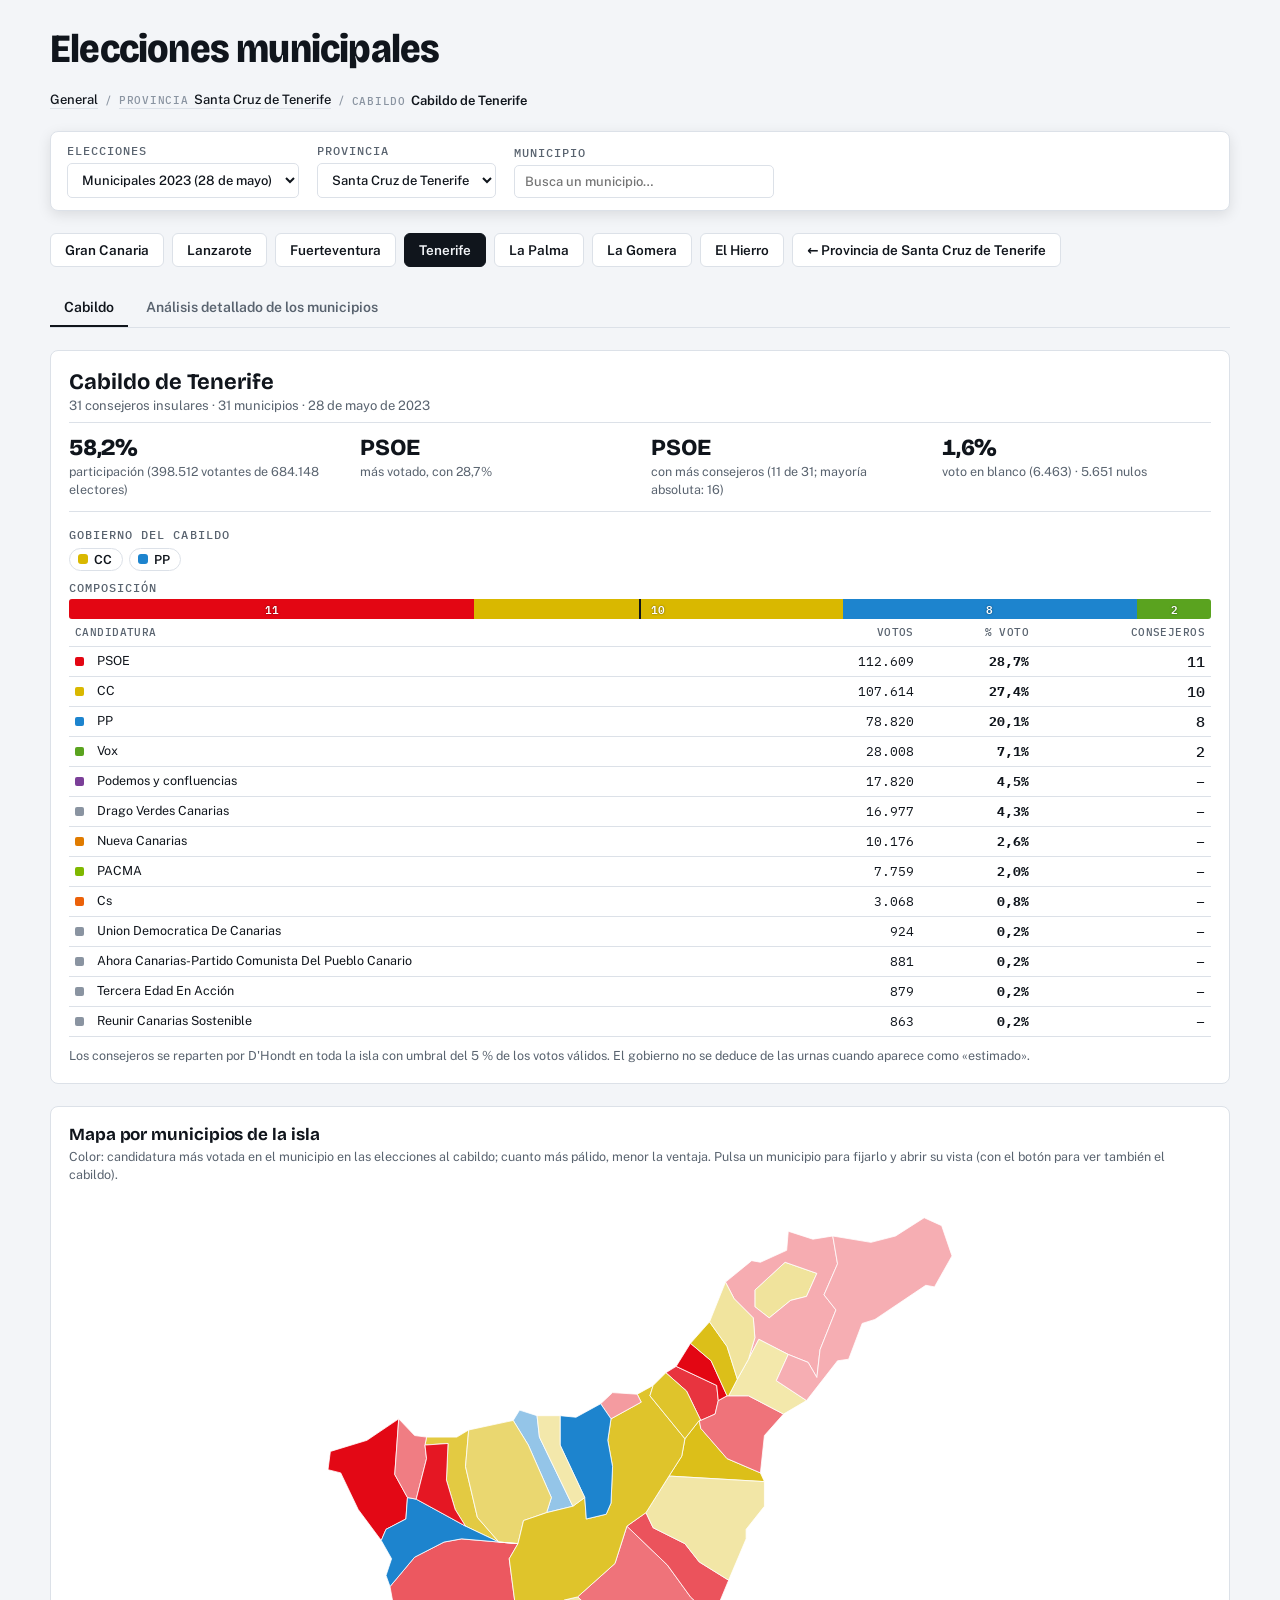
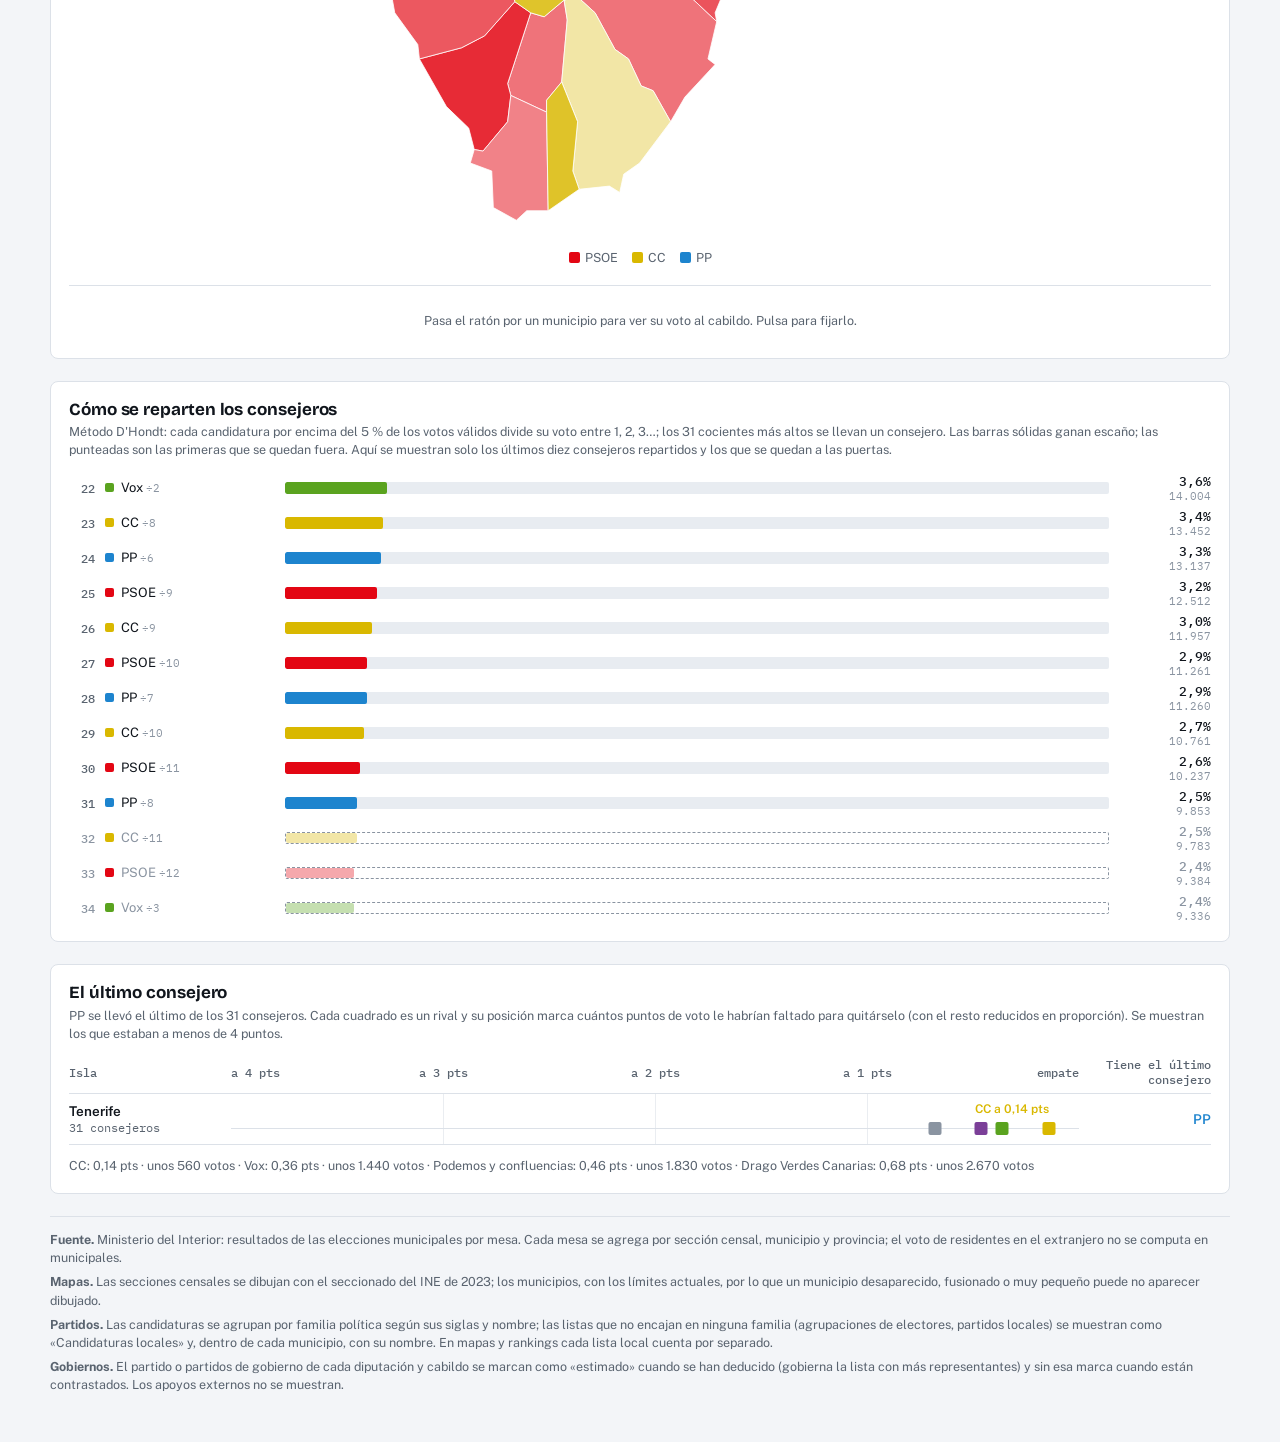
==== cabildo.html @ f59f626d "Upload municipal election simulator Co-authored-by: Copilot App <223556219+Copilot@users.noreply.git" ====
<!doctype html>
<html lang="es">
<head>
<meta charset="utf-8">
<meta name="viewport" content="width=device-width,initial-scale=1,viewport-fit=cover">
<meta name="description" content="Resultados de las elecciones a los cabildos insulares de Canarias: consejeros, gobierno, reparto D'Hondt y voto por municipio.">
<title>Cabildo insular</title>
<link rel="stylesheet" href="https://fonts.googleapis.com/css2?family=Bricolage+Grotesque:opsz,wght@12..96,600;12..96,800&family=Public+Sans:wght@400;500;600&family=IBM+Plex+Mono:wght@400;500&display=swap">
<link rel="stylesheet" href="css/style.css">
</head>
<body>
<div class="wrap">
  <div class="sitetitle"><a href="index.html">Elecciones municipales</a></div>
  <div class="topbar"><nav class="crumbs" id="crumbs" aria-label="Migas de pan"></nav></div>
  <div id="bar"></div>
  <div class="switch" id="sw" role="group" aria-label="Cabildos"></div>
  <nav class="tabs" role="tablist" aria-label="Secciones" id="tabs"><button type="button" role="tab" id="tab-prov" aria-controls="p-prov" aria-selected="true">Cabildo</button><button type="button" role="tab" id="tab-muns" aria-controls="p-muns" aria-selected="false" tabindex="-1">Análisis detallado de los municipios</button></nav>
  <div class="panel" id="p-prov" role="tabpanel" aria-labelledby="tab-prov">
    <section class="card pd" id="pd"></section>
    <section class="card mapcol"><h2>Mapa por municipios de la isla</h2>
      <p class="note" id="mapn"></p>
      <svg class="pmap munmap" id="pmap" role="img" aria-label="Mapa de la isla"></svg>
      <div class="leg2" id="mleg"></div><p class="mapnote" id="mapnote"></p><div id="upanel" class="upanel"></div></section>
    <section class="card" id="dhc"></section>
    <section class="card"><h2>El último consejero</h2><p class="note" id="lsn"></p><div class="ls" id="ls"></div></section>
  </div>
  <div class="panel" id="p-muns" role="tabpanel" aria-labelledby="tab-muns" hidden>
    <section class="card" id="pbcard"></section>
    <div class="cols one"><section class="card"><h2>Municipios de la isla</h2><p class="note">Voto de cada municipio en las elecciones al cabildo. Pulsa una fila para ver el municipio.</p><div class="tw tall"><table class="pt mt mun" id="mtab"></table></div></section></div>
  </div>
  <div id="empty" class="card" hidden></div>
  <div class="notes" id="notes"></div>
</div>
<div class="tt" id="tt"></div>
<script src="js/lib.js"></script>
<script>
const IID = (() => { let i = Q.get('i') || '38-4'; return /^3[58]-\d$/.test(i) ? i : '38-4' })();
const PID = IID.slice(0, 2);
let P, PD, C, MUNJ, M = [], SORT = { k: 'censo', d: -1 }, PBS;
const THR = 0.05;
function head() {
  const prov = G.prov[G.pi[PID]];
  crumbs([{ t: 'General', h: href('index.html') }, { l: 'Provincia', t: prov.n, h: hProv(PID) }, { l: 'Cabildo', t: 'Cabildo de ' + ISLN[IID] }]);
  $('#sw').innerHTML = Object.keys(ISLN).map(i => `<a href="${hCab(i)}" class="${i === IID ? 'on' : ''}">${ISLN[i]}</a>`).join('') + `<a href="${hProv(PID)}">← Provincia de ${esc(prov.n)}</a>`;
}
function main() {
  const E = ents(C[6], C[7]), seats = C[2], A = analyzeE(E, C[4], seats, THR), valid = A.valid, g = govOf('c' + IID), SL = seatList(E);
  const vt = valid + C[5], w = win(E, C[4], 'v');
  $('#pd').innerHTML = `<h3>Cabildo de ${esc(ISLN[IID])}</h3><div class="meta">${seats} consejeros insulares · ${M.length} municipios · ${esc(G.date)}</div>
  <div class="kpis k4"><div><b>${fmt(vt / C[3])}</b><span>participación (${nf(vt)} votantes de ${nf(C[3])} electores)</span></div>
  <div><b>${w ? esc(en(w.e)) : '–'}</b><span>más votado, con ${w ? fmt(w.sh) : '–'}</span></div>
  <div><b>${SL.length ? esc(SL[0].n) : '–'}</b><span>con más consejeros (${SL.length ? SL[0].s : '–'} de ${seats}; mayoría absoluta: ${Math.floor(seats / 2) + 1})</span></div>
  <div><b>${fmt(C[4] / valid)}</b><span>voto en blanco (${nf(C[4])}) · ${nf(C[5])} nulos</span></div></div>
  <p class="lbl" style="margin:6px 0 2px">Gobierno del cabildo</p>${g ? govHTML(g) : '<p class="note">Sin datos de gobierno.</p>'}
  <p class="lbl" style="margin:10px 0 2px">Composición</p>${seatBar(SL, seats)}
  <div class="tw"><table class="pt mt prt vt"><thead><tr><th>Candidatura</th><th>Votos</th><th>% voto</th><th>Consejeros</th></tr></thead><tbody>${E.filter(e => e.v > 0).sort((a, b) => b.s - a.s || b.v - a.v).slice(0, 14).map(e => `<tr><td>${wnE(e)}</td><td class="num">${nf(e.v)}</td><td class="num"><b>${fmt(e.v / valid)}</b></td><td class="num s2">${e.s || '–'}</td></tr>`).join('')}</tbody></table></div>
  <p class="note" style="margin:10px 0 0">Los consejeros se reparten por D'Hondt en toda la isla con umbral del 5 % de los votos válidos. El gobierno no se deduce de las urnas cuando aparece como «estimado».</p>`;
  const qmax = A.q[0].q, qshow = seats > 12 ? A.q.filter(q => q.n > seats - 10) : A.q;
  $('#dhc').innerHTML = `<h2>Cómo se reparten los consejeros</h2><p class="note">Método D'Hondt: cada candidatura por encima del 5 % de los votos válidos divide su voto entre 1, 2, 3…; los ${seats} cocientes más altos se llevan un consejero. Las barras sólidas ganan escaño; las punteadas son las primeras que se quedan fuera.${seats > 12 ? ' Aquí se muestran solo los últimos diez consejeros repartidos y los que se quedan a las puertas.' : ''}</p>
  <div class="qs">${qshow.map(q => `<div class="qr ${q.won ? 'won' : 'out'}"><span class="qn">${q.n}</span><span class="qp">${wnE(A.L[q.k])} <small>÷${q.d}</small></span><span class="qb"><i style="width:${q.q / qmax * 100}%;background:${pcol(A.L[q.k].i)}"></i></span><span class="qv">${fmt(q.q)}<small>${nf(Math.round(q.q * valid))}</small></span></div>`).join('')}</div>`;
  const MAXG = 4, fm = x => x.toFixed(2).replace('.', ','), xx = x => (1 - Math.min(x, MAXG) / MAXG) * 100;
  const h = A.lastW.k, gaps = []; A.L.forEach((e, j) => { if (j === h) return; const nd = needShare(A.row, j, seats, A.es[j] + 1, THR); if (nd !== null) gaps.push([j, (nd - A.row[j]) * 100, (nd - A.row[j]) * valid]) }); gaps.sort((a, b) => a[1] - b[1]);
  const near = gaps.filter(x => x[1] <= MAXG).slice(0, 4), ln = j => A.L[j];
  $('#lsn').textContent = `${en(ln(h))} se llevó el último de los ${seats} consejeros. Cada cuadrado es un rival y su posición marca cuántos puntos de voto le habrían faltado para quitárselo (con el resto reducidos en proporción). Se muestran los que estaban a menos de ${MAXG} puntos.`;
  const ticks = [4, 3, 2, 1, 0].map(v => `<span class="${v % 2 ? 'o' : ''}" style="left:${(1 - v / MAXG) * 100}%">${v === 0 ? 'empate' : 'a ' + v + ' pts'}</span>`).join('');
  let s = `<div class="ax"><span>Isla</span><div class="tk">${ticks}</div><span class="hh">Tiene el último consejero</span></div>`;
  if (!near.length) s += `<p class="note" style="margin:12px 0 0">Ningún rival estaba a menos de ${MAXG} puntos${gaps.length ? `; el más cercano era ${esc(en(ln(gaps[0][0])))}, a ${fm(gaps[0][1])} puntos (unos ${nf(Math.ceil(gaps[0][2] / 100) * 100)} votos)` : ''}.</p>`;
  else { const g0 = near[0], pos = xx(g0[1]), al = pos > 70 ? `right:${100 - pos}%;text-align:right` : `left:${pos}%;transform:translateX(-50%)`;
    s += `<div class="row static"><span class="nm"><b>${esc(ISLN[IID])}</b><small>${seats} consejeros</small></span><span class="tr">${[1, 2, 3].map(v => `<span class="g" style="left:${xx(v)}%"></span>`).join('')}${near.slice().reverse().map(x => `<span class="sq" style="left:${xx(x[1])}%;background:${pcol(ln(x[0]).i)}" title="${esc(en(ln(x[0])))} a ${fm(x[1])} pts"></span>`).join('')}<span class="lb" style="color:${pcol(ln(g0[0]).i)};${al}">${esc(en(ln(g0[0])).toUpperCase().slice(0, 22))} a ${fm(g0[1])} pts</span></span><span class="hd" style="color:${pcol(ln(h).i)}">${esc(en(ln(h)).slice(0, 22))}</span></div>`;
    s += `<p class="note" style="margin:12px 0 0">${near.map(x => `${esc(en(ln(x[0])))}: ${fm(x[1])} pts · unos ${nf(Math.ceil(x[2] / 10) * 10)} votos`).join(' · ')}</p>` }
  $('#ls').innerHTML = s;
}
function map() {
  const svg = $('#pmap'), ids = new Set(M.map(m => m.c3)), byId = {}; M.forEach(m => byId[m.c3] = m);
  const shapes = MUNJ.ms.filter(x => ids.has(x[0])); svg.innerHTML = '<g id="gm">' + shapes.map(([c3, name, d]) => { const m = byId[c3], w = m && m.cw; if (!w) return `<path class="nd" d="${d}"><title>${esc(name)}</title></path>`;
    return `<path d="${d}" style="${shade(w.w, w.m, 0.3)}" data-m="${m.id}" tabindex="0" role="link"><title>${esc(name)} · ${esc(en(w.e))} ${fmt(w.sh)}</title></path>` }).join('') + '</g>';
  const bb = $('#gm').getBBox(), pad = Math.max(bb.width, bb.height) * 0.03; svg.setAttribute('viewBox', `${bb.x - pad} ${bb.y - pad} ${bb.width + 2 * pad} ${bb.height + 2 * pad}`);
  hoverFront(svg);
  $('#mapn').textContent = 'Color: candidatura más votada en el municipio en las elecciones al cabildo; cuanto más pálido, menor la ventaja. Pulsa un municipio para fijarlo y abrir su vista (con el botón para ver también el cabildo).';
  const used = new Set(M.filter(m => m.cw).map(m => m.cw.w)); $('#mleg').innerHTML = [...used].map(i => `<span><i style="background:${pcol(i)}"></i>${esc(pname(i))}</span>`).join('');
  attachPanel(svg, 'path[data-m]', 'm', id => { const m = M.find(x => x.id === id); if (!m || !m.cab) return null;
    return { title: m.n, meta: `${nf(m.censo)} electores · voto al cabildo`, E: m.cab.E, bl: m.cab.bl, nu: m.cab.nu, censo: m.censo, action: { label: 'Ver el municipio →', run: () => nav(hMun(id, 'cab')) } } }, 'Pasa el ratón por un municipio para ver su voto al cabildo. Pulsa para fijarlo.');
}
function pblock() {
  const ps = vec(ents(C[6], C[7])).map((x, i) => i).filter(i => M.some(m => m.cv[i] > 0)).sort((a, b) => IV[b] - IV[a]).slice(0, 14);
  partyBlock($('#pbcard'), { state: PBS = PBS || { party: ps[0], ord: 'pct_desc' }, ps, units: M.filter(m => m.cab).map(m => ({ key: m.id, name: m.n, censo: m.censo, part: m.cpart, v: m.cv, bl: m.cab.bl, nu: m.cab.nu })), parent: { v: IV, bl: C[4] }, parentName: 'de la isla',
    unitName: 'Municipio', unitsPl: 'municipios', note: 'El número junto al nombre es su cifra de consejeros en la isla. Elige un partido y cómo ordenar los municipios: la tabla muestra los diez primeros.', chipSub: j => nf(CS[j]) + ' cons.', onRow: id => nav(hMun(id, 'cab')) });
}
let IV, CS;
function mtable() {
  const ps = IV.map((x, i) => i).filter(i => IV[i] > 0).sort((a, b) => IV[b] - IV[a]).slice(0, 10);
  const rows = M.filter(m => m.cab).map(m => { const valid = m.cab.E.reduce((a, e) => a + e.v, 0) + m.cab.bl, o = { m, censo: m.censo, part: m.cpart, ganador: m.cw ? en(m.cw.e) : '', sh: m.cw ? m.cw.sh : 0, name: m.n, valid, nu: m.cab.nu }; ps.forEach(i => o['p' + i] = valid ? m.cv[i] / valid : 0); return o });
  const k = SORT.k; rows.sort((a, b) => (typeof a[k] === 'string' ? a[k].localeCompare(b[k], 'es') : a[k] - b[k]) * SORT.d);
  const th = (key, lab, cls = '') => `<th data-s="${key}" ${SORT.k === key ? `aria-sort="${SORT.d > 0 ? 'ascending' : 'descending'}"` : ''} class="${cls}">${lab}</th>`;
  $('#mtab').innerHTML = `<thead><tr>${th('name', 'Municipio', 'stk')}${th('censo', 'Electores')}${th('part', 'Particip.')}${th('ganador', 'Más votado')}${th('sh', '% ganador')}${ps.map(i => th('p' + i, `<span class="wn">${swatch(i)}${esc(pname(i))}</span>`)).join('')}</tr></thead><tbody>${rows.map(r => `<tr class="rw" data-m="${r.m.id}"><td class="stk">${esc(r.m.n)}</td><td class="num">${nf(r.censo)}</td><td class="num">${fmt(r.part)}</td><td>${r.m.cw ? wnE(r.m.cw.e) : '–'}</td><td class="num">${fmt(r.sh)}</td>${ps.map(i => `<td class="num pc">${fmt(r['p' + i])}<small>${nf(r.m.cv[i])}</small></td>`).join('')}</tr>`).join('')}</tbody>`;
  $('#mtab').querySelectorAll('th[data-s]').forEach(t => t.onclick = () => { const kk = t.dataset.s; SORT = { k: kk, d: SORT.k === kk ? -SORT.d : (kk === 'name' || kk === 'ganador' ? 1 : -1) }; mtable() });
  $('#mtab').querySelectorAll('tr.rw').forEach(t => t.onclick = () => nav(hMun(t.dataset.m, 'cab')));
}
(async () => {
  try {
    await loadG(); P = G.prov[G.pi[PID]];
    await mountBar(PID); mountTabs(); head();
    if (!G.hascab) { $('#tabs').hidden = true; $('#p-prov').hidden = true; $('#empty').hidden = false; $('#empty').innerHTML = `<h2>Cabildo de ${esc(ISLN[IID])}</h2><p class="empty">No hay datos de las elecciones a los cabildos insulares para ${esc(G.date)} en los ficheros del Ministerio del Interior. Elige otra elección en el selector superior.</p>`; $('#notes').innerHTML = notesHTML(); return }
    [PD, MUNJ] = await Promise.all([loadProv(PID), loadMunMap(PID)]);
    C = PD.cab.find(c => c[0] === IID); if (!C) throw new Error('Cabildo sin datos');
    M = PD.m.map(m => { const o = mkMun(m); o.id = PID + o.c3; if (o.cab) { o.cv = o.cab.v; const valid = o.cab.E.reduce((a, e) => a + e.v, 0) + o.cab.bl; o.cw = win(o.cab.E, o.cab.bl, 'v'); o.cpart = o.censo ? (valid + o.cab.nu) / o.censo : 0 } else o.cv = new Array(NP).fill(0); return o }).filter(o => o.isl === IID);
    IV = vec(ents(C[6], C[7])); CS = svec(ents(C[6], C[7]));
    document.title = 'Cabildo de ' + ISLN[IID] + ' · ' + G.year; setPill();
    main(); map(); pblock(); mtable();
    $('#notes').innerHTML = notesHTML();
  } catch (e) { console.error(e); $('#notes').textContent = 'No se pudieron cargar los datos: ' + e }
})();
</script>
</body>
</html>
---- css/style.css ----
/* Layout: cabecera editorial con titular dinámico, control de tiempo, dos columnas (voto | curva), hemiciclo + tabla, cuadrícula de provincias y escaños disputados */
:root{
  --bg:#f3f5f8; --surface:#ffffff; --ink:#10151c; --muted:#59636f; --faint:#8a94a1; --rule:#dce1e8; --track:#e8ecf1;
  --live:#c2410c; --live-bg:#fff1e8; --focus:#1d4ed8;
  --c-PP:#1d84ce; --c-PSOE:#e30613; --c-VOX:#5aa31f; --c-SUMAR:#e6007e; --c-PODEMOS:#7b3f98; --c-SALF:#b8860b;
  --c-ERC:#e8890c; --c-JUNTS:#00a99d; --c-BILDU:#8a9a0a; --c-PNV:#0b6b3a; --c-BNG:#3aa0c4; --c-CC:#d9b800; --c-UPN:#a3324a; --c-OTROS:#8a94a1;
  --f-display:'Bricolage Grotesque','Arial Narrow',system-ui,sans-serif; --f-body:'Public Sans',system-ui,sans-serif; --f-mono:'IBM Plex Mono',ui-monospace,monospace;
}
@media (prefers-color-scheme:dark){:root:not([data-theme="light"]){
  --bg:#0d1117; --surface:#161b22; --ink:#eef1f5; --muted:#a5afbb; --faint:#7a8593; --rule:#2a313b; --track:#242b35;
  --live:#fb923c; --live-bg:#2a1a10; --focus:#7aa2ff;
  --c-PP:#4aa3e8; --c-PSOE:#f0535b; --c-VOX:#7cc43a; --c-SUMAR:#f2489f; --c-PODEMOS:#a678c6; --c-SALF:#d6a428;
  --c-ERC:#f29a2a; --c-JUNTS:#2bc7ba; --c-BILDU:#adc12a; --c-PNV:#3aa56a; --c-BNG:#5bbbdc; --c-CC:#ecc82a; --c-UPN:#cf5a73; --c-OTROS:#7a8593; color-scheme:dark}}
:root[data-theme="dark"]{
  --bg:#0d1117; --surface:#161b22; --ink:#eef1f5; --muted:#a5afbb; --faint:#7a8593; --rule:#2a313b; --track:#242b35;
  --live:#fb923c; --live-bg:#2a1a10; --focus:#7aa2ff;
  --c-PP:#4aa3e8; --c-PSOE:#f0535b; --c-VOX:#7cc43a; --c-SUMAR:#f2489f; --c-PODEMOS:#a678c6; --c-SALF:#d6a428;
  --c-ERC:#f29a2a; --c-JUNTS:#2bc7ba; --c-BILDU:#adc12a; --c-PNV:#3aa56a; --c-BNG:#5bbbdc; --c-CC:#ecc82a; --c-UPN:#cf5a73; --c-OTROS:#7a8593; color-scheme:dark}
*{box-sizing:border-box}
body{background:var(--bg);color:var(--ink);font-family:var(--f-body);font-size:15px;line-height:1.45;padding-inline:16px;padding-block:20px 40px}
.wrap{max-width:1180px;margin-inline:auto;display:flex;flex-direction:column;gap:22px}
.kick{display:flex;flex-wrap:wrap;gap:10px 14px;align-items:center;font:500 12px/1 var(--f-mono);letter-spacing:.08em;text-transform:uppercase;color:var(--muted)}
.pill{padding:5px 9px;border-radius:3px;background:var(--live-bg);color:var(--live);font-weight:500}
.pill::before{content:"";display:inline-block;width:7px;height:7px;border-radius:50%;background:var(--live);margin-right:7px;vertical-align:1px}
h1{font:800 clamp(28px,5vw,48px)/1.04 var(--f-display);letter-spacing:-.02em;text-wrap:balance;margin:12px 0 10px;font-stretch:90%}
.sub{max-width:78ch;color:var(--muted);font-size:15.5px;margin:0}
.sub b{color:var(--ink);font-weight:600}
.ctrl{display:flex;flex-wrap:wrap;gap:12px 18px;align-items:center;background:var(--surface);border:1px solid var(--rule);border-radius:8px;padding:12px 16px}
.ctrl{position:sticky;top:8px;z-index:30;box-shadow:0 4px 14px rgba(0,0,0,.12)}
@media(max-width:560px){.ctrl{padding:8px 10px;gap:6px 10px}.ctrl .big{font-size:18px;min-width:5ch}.ctrl button{padding:6px 10px}.ctrl .rng{order:5;flex-basis:100%}.ctrl .ord .lbl{display:none}.ctrl .ord select{padding:5px 6px;max-width:150px}}
.ctrl button{font:500 13px var(--f-body);border:1px solid var(--ink);background:var(--ink);color:var(--bg);padding:8px 14px;border-radius:5px;cursor:pointer}
.ctrl button:hover{opacity:.88}
.ctrl .rng{flex:1 1 260px;display:flex;flex-direction:column;gap:4px;min-width:0}
.ctrl input[type=range]{width:100%;accent-color:var(--ink)}
.ctrl .big{font:500 22px var(--f-mono);font-variant-numeric:tabular-nums;min-width:7ch}
.ctrl label{font-size:13px;color:var(--muted);display:flex;gap:7px;align-items:center}
.ord{display:flex;flex-direction:column;gap:4px}
.ord select{font:500 13px var(--f-body);background:var(--surface);color:var(--ink);border:1px solid var(--rule);border-radius:5px;padding:7px 9px}
.ctrl label.lbl{display:block}
.lbl{font:500 11.5px/1.2 var(--f-mono);letter-spacing:.09em;text-transform:uppercase;color:var(--muted)}
.cols{display:grid;grid-template-columns:minmax(0,5fr) minmax(0,6fr);gap:22px}
@media(max-width:860px){.cols{grid-template-columns:minmax(0,1fr)}}
.card{background:var(--surface);border:1px solid var(--rule);border-radius:8px;padding:18px;min-width:0}
.card h2{font:700 17px/1.2 var(--f-display);margin:0 0 3px;letter-spacing:-.005em}
.card .note{font-size:12.5px;color:var(--muted);margin:0 0 14px}
.rows{display:flex;flex-direction:column;gap:11px}
.prow .top{display:flex;align-items:baseline;gap:8px}
.prow .nm{font-weight:600;font-size:14.5px}
.prow .sw{width:9px;height:9px;border-radius:2px;display:inline-block;margin-right:6px}
.prow .pc{margin-left:auto;font:500 21px var(--f-mono);font-variant-numeric:tabular-nums}
.prow .mg{font:400 11.5px var(--f-mono);color:var(--muted);min-width:5.5ch;text-align:right}
.bar{position:relative;height:8px;background:var(--track);border-radius:2px;margin-top:5px}
.bar i{position:absolute;left:0;top:0;bottom:0;border-radius:2px 0 0 2px}
.bar u{position:absolute;top:-3px;bottom:-3px;width:2px;background:var(--ink);text-decoration:none}
.bar s{position:absolute;top:-1px;bottom:-1px;width:0;border-left:2px dotted var(--faint);text-decoration:none}
.prow .ft{font-size:11.5px;color:var(--faint);margin-top:3px}
.legend{display:flex;flex-wrap:wrap;gap:6px 16px;font-size:12px;color:var(--muted);margin-top:14px;border-top:1px solid var(--rule);padding-top:11px}
.legend span::before{content:"";display:inline-block;margin-right:6px;vertical-align:middle}
.lg1::before{width:2px;height:12px;background:var(--ink)}
.lg2::before{height:12px;border-left:2px dotted var(--faint)}
.lg3::before{width:14px;height:8px;background:var(--track)}
svg text{font-family:var(--f-mono)}
#chart{width:100%;height:auto;display:block}
.tt{position:fixed;z-index:20;pointer-events:none;background:var(--ink);color:var(--bg);padding:8px 10px;border-radius:5px;font:12px/1.5 var(--f-mono);display:none;max-width:260px}
.seatsgrid{display:grid;grid-template-columns:minmax(0,1fr) minmax(0,1fr);gap:22px;align-items:start}
@media(max-width:860px){.seatsgrid{grid-template-columns:minmax(0,1fr)}}
.hemi{position:relative}
.hemi .mid{position:absolute;left:0;right:0;bottom:6px;text-align:center}
.hemi .n{font:800 clamp(30px,8vw,44px)/1 var(--f-display);letter-spacing:-.02em}
.hemi .lbl{font-size:10px}
.tbl{width:100%;border-collapse:collapse;font-size:13.5px}
.tbl th{font:500 11px var(--f-mono);letter-spacing:.07em;text-transform:uppercase;color:var(--muted);text-align:right;padding:0 0 7px 8px;border-bottom:1px solid var(--rule)}
.tbl th:first-child,.tbl td:first-child{text-align:left;padding-left:0}
.tbl td{padding:7px 0 7px 8px;text-align:right;border-bottom:1px solid var(--rule);font-variant-numeric:tabular-nums}
.tbl td.s{font:500 17px var(--f-mono)}
.tbl td.r,.tbl td.d{font:400 12.5px var(--f-mono);color:var(--muted)}
.tbl .sw{width:9px;height:9px;border-radius:2px;display:inline-block;margin-right:7px}
.maj{display:flex;flex-wrap:wrap;gap:8px 22px;margin-top:14px;font-size:13px;color:var(--muted)}
.maj b{color:var(--ink);font:500 15px var(--f-mono)}
.mapwrap{display:grid;grid-template-columns:minmax(0,3fr) minmax(0,2fr);gap:22px;align-items:start}
@media(max-width:860px){.mapwrap{grid-template-columns:minmax(0,1fr)}}
.mapsvg{width:100%;height:auto;display:block;max-width:640px;margin:0 auto}
.mapsvg path,.mapsvg rect.sqr{stroke:var(--card);stroke-width:1.6;stroke-linejoin:round;cursor:pointer;transition:fill-opacity .25s}
.mapsvg .sel{stroke:var(--ink);stroke-width:4}
.mapsvg [data-id]:focus-visible{outline:none;stroke:var(--focus);stroke-width:4}
.mapsvg text{font:600 15px var(--f-mono);fill:#fff;text-anchor:middle;dominant-baseline:central;pointer-events:none;paint-order:stroke;stroke:rgba(0,0,0,.35);stroke-width:2.5px}
.mapsvg .bx{fill:none;stroke:var(--faint);stroke-width:1.2;stroke-dasharray:5 4}
.mapsvg .bt{font:500 13px var(--f-body);fill:var(--muted);stroke:none;text-anchor:start}
.leg{display:flex;flex-wrap:wrap;gap:6px 14px;font-size:12.5px;color:var(--muted);margin-top:10px;align-items:center}
.leg i{display:inline-block;width:10px;height:10px;border-radius:2px;margin-right:5px;vertical-align:-1px}
.gobtn{font:500 13px var(--f-body);border:1px solid var(--ink);background:var(--ink);color:var(--bg);padding:8px 14px;border-radius:5px;cursor:pointer}.gobtn:focus-visible{outline:3px solid var(--focus);outline-offset:2px}
.pd h3{font:700 20px var(--f-display);margin:0 0 2px}
.pd .meta{color:var(--muted);font-size:13px;margin-bottom:12px}
.ls{display:flex;flex-direction:column}
.ls .ax,.ls .row{display:grid;grid-template-columns:minmax(96px,150px) minmax(0,1fr) minmax(70px,120px);gap:12px;align-items:center}
.ls .ax{font:500 11.5px var(--f-mono);color:var(--muted);padding-bottom:6px;border-bottom:1px solid var(--rule)}
.ls .ax .tk{position:relative;height:14px}
.ls .ax .tk span{position:absolute;transform:translateX(-50%);white-space:nowrap}
.ls .ax .tk span:first-child{transform:none}.ls .ax .tk span:last-child{transform:translateX(-100%)}
.ls .ax .hh{text-align:right}
.ls .row{background:none;border:0;border-bottom:1px solid var(--rule);padding:0;width:100%;text-align:left;color:inherit;cursor:pointer;font-family:inherit;min-height:50px}
.ls .row:focus-visible{outline:3px solid var(--focus);outline-offset:1px}
.ls .row:hover{background:var(--track)}
.ls .nm{font-size:13.5px;line-height:1.2}.ls .nm b{display:block;font-weight:600}.ls .nm small{color:var(--muted);font:11.5px var(--f-mono)}
.ls .tr{position:relative;height:50px}
.ls .tr::before{content:"";position:absolute;left:0;right:0;top:34px;height:1px;background:var(--rule)}
.ls .tr .g{position:absolute;top:0;bottom:0;width:1px;background:var(--rule);opacity:.6}
.ls .tr .sq{position:absolute;top:28px;width:13px;height:13px;border-radius:2px;transform:translateX(-50%)}
.ls .tr .lb{position:absolute;top:8px;font:600 12px var(--f-body);white-space:nowrap}
.ls .hd{font:600 13.5px var(--f-body);text-align:right}
@media(max-width:560px){.ls .ax,.ls .row{grid-template-columns:78px minmax(0,1fr) 64px;gap:6px}.ls .ax .tk span.o{display:none}.ls .ax .hh{font-size:10px;line-height:1.1}.ls .hd{overflow-wrap:anywhere}.ls .lb{font-size:10.5px}.ls .hd{font-size:12px}}
.foot{font-size:12.5px;color:var(--muted);display:flex;flex-direction:column;gap:8px;border-top:1px solid var(--rule);padding-top:16px}
.foot code{font:12px var(--f-mono);background:var(--track);padding:1px 5px;border-radius:3px}

.chips{display:flex;flex-wrap:wrap;gap:6px;margin:0 0 12px}
.chip{display:inline-flex;align-items:center;gap:6px;font:500 12.5px var(--f-body);color:var(--muted);background:var(--surface);border:1px solid var(--rule);border-radius:999px;padding:5px 11px 5px 9px;cursor:pointer}
.chip i{width:9px;height:9px;border-radius:2px;background:var(--c);display:inline-block;opacity:.35}
.chip[aria-pressed="true"]{color:var(--ink);border-color:var(--ink)}
.chip[aria-pressed="true"] i{opacity:1}
.chip:focus-visible{outline:3px solid var(--focus);outline-offset:1px}
.vals{display:grid;grid-template-columns:repeat(auto-fill,minmax(210px,1fr));gap:10px;margin-top:14px;border-top:1px solid var(--rule);padding-top:12px}
.val .vn{font-weight:600;font-size:13.5px;display:flex;align-items:center;gap:6px;margin-bottom:4px}
.val .sw{width:9px;height:9px;border-radius:2px;display:inline-block}
.val .vr{display:grid;grid-template-columns:22px minmax(0,1fr) auto;gap:8px;align-items:center;font-size:12.5px;color:var(--muted);padding:2px 0}
.val .vr b{font:500 14px var(--f-mono);color:var(--ink);font-variant-numeric:tabular-nums}
.ln{display:block;height:0;border-top:3px solid var(--c)}
.ln.cnt{border-top:2px dashed var(--c)}
.gwrap{margin-top:26px;border-top:1px solid var(--rule);padding-top:18px}
.gwrap h3{font:700 16px var(--f-display);margin:0 0 3px}
.grow{display:grid;grid-template-columns:minmax(0,230px) minmax(0,1fr);gap:6px 18px;align-items:end;padding:10px 0;border-bottom:1px solid var(--rule)}
.grow:last-of-type{border-bottom:0}
@media(max-width:760px){.grow{grid-template-columns:minmax(0,1fr)}}
.gt{font-weight:600;font-size:14.5px}
.gs{font-size:12.5px;color:var(--muted);margin-top:2px}
.gs b{font:500 13px var(--f-mono);color:var(--ink)}
.gsvg{width:100%;height:auto;display:block}
details summary{cursor:pointer;color:var(--ink);font-weight:600}

/* Poll of polls 29N: panel de estimación. Retícula: cabecera editorial, barra de controles fija, dos columnas (voto | evolución), escaños, tabla de encuestas, mapa y microdatos. Tokens heredados del panel de escrutinio. */
.ctrl{align-items:flex-end}
.ctrl .fld{display:flex;flex-direction:column;align-items:stretch;gap:5px;min-width:0;font-size:13px;color:var(--muted)}
.ctrl .fld .rg{display:flex;align-items:center;gap:10px}
.ctrl .fld .rg input{width:140px;max-width:100%}
.ctrl .big{font:500 15px var(--f-mono);min-width:4.6ch;color:var(--ink)}
.fld select,.advgrid select{font:500 13px var(--f-body);background:var(--surface);color:var(--ink);border:1px solid var(--rule);border-radius:5px;padding:7px 9px;max-width:100%}
fieldset.fld{border:0;margin:0;padding:0}
fieldset.fld legend{padding:0;margin-bottom:5px}
.seg>span{display:inline-flex;border:1px solid var(--rule);border-radius:5px;overflow:hidden;background:var(--surface)}
.seg input{position:absolute;opacity:0;pointer-events:none}
.seg label{padding:7px 11px;font:500 13px var(--f-body);color:var(--muted);cursor:pointer;display:block}
.seg input:checked+label{background:var(--ink);color:var(--bg)}
.seg input:focus-visible+label{outline:3px solid var(--focus);outline-offset:-3px}
.ctrl{top:calc(8px + env(safe-area-inset-top,0px))}
@media(max-width:560px){.ctrl{position:static}.ctrl .fld .rg input{width:100%}.ctrl .fld{flex:1 1 140px}}
.bar .rgw{position:absolute;top:2px;height:4px;border-radius:2px;background:var(--ink);opacity:.22}
.lg2::before{border-left:2px dotted var(--faint)}
.lg1::before{width:0;border-left:2px dotted var(--faint);height:12px;background:none}
.legend .lg2::before{width:14px;height:4px;border:0;background:var(--ink);opacity:.22;border-radius:2px}
.legend .lg3::before{width:14px;height:8px;background:var(--c-PP);opacity:.8}
.rowhead{display:flex;flex-wrap:wrap;gap:12px 20px;align-items:flex-start;justify-content:space-between}
.rowhead>div:first-child{flex:1 1 360px;min-width:0}
.btns{display:flex;gap:8px;flex-wrap:wrap}
.ghost{font:500 13px var(--f-body);border:1px solid var(--rule);background:var(--surface);color:var(--ink);padding:8px 14px;border-radius:5px;cursor:pointer}
.ghost:hover{border-color:var(--ink)}
.ghost:focus-visible{outline:3px solid var(--focus);outline-offset:2px}
.tw{overflow-x:auto;max-width:100%;margin-top:6px}
.pt{width:100%;border-collapse:collapse;font-size:13px;min-width:880px}
.pt.mt{min-width:560px}
.pt th{font:500 11px var(--f-mono);letter-spacing:.07em;text-transform:uppercase;color:var(--muted);text-align:left;padding:0 8px 7px;border-bottom:1px solid var(--rule);white-space:nowrap}
.pt td{padding:5px 8px;border-bottom:1px solid var(--rule);vertical-align:middle}
.pt .c{text-align:center;width:44px;padding-inline:4px}
.pt th:nth-child(n+4):not(:last-child),.pt td.num{text-align:right}
.pt.mt th:not(:first-child){text-align:right}
.pt .num{font-variant-numeric:tabular-nums;font-family:var(--f-mono)}
.pt tr.off td{opacity:.5}
.pt tr.off td.c,.pt tr.off .in{opacity:1}
.pt tr.grp td{font:600 12px var(--f-body);color:var(--ink);padding-top:12px;border-bottom:1px solid var(--ink)}
.pt tr.sel td{background:var(--track);font-weight:600}
.pt td .sw{width:9px;height:9px;border-radius:2px;display:inline-block;margin-right:7px}
.pt .to{font-size:12.5px;color:var(--muted)}
.pt td.up{color:var(--c-PP);font-weight:600}.pt td.dn{color:var(--c-PSOE);font-weight:600}
.in{font:13px var(--f-body);color:var(--ink);background:var(--surface);border:1px solid transparent;border-radius:4px;padding:5px 6px;width:100%;min-width:0}
.in:hover{border-color:var(--rule)}
.in:focus-visible{outline:2px solid var(--focus);outline-offset:0;border-color:transparent}
.in.num{text-align:right;font-family:var(--f-mono);width:62px}
.in.q{width:48px}
.in.txt{min-width:210px;font-weight:600}
input[type=date].in{width:132px;font-family:var(--f-mono);font-size:12.5px}
.nm2{min-width:230px}
.nm2 .pn{display:block;font-size:11.5px;color:var(--faint);padding:2px 6px 0}
.nm2 .pn.warn{color:var(--live)}
.mu{display:inline-block;width:18px;height:18px;line-height:18px;text-align:center;border-radius:3px;background:var(--ink);color:var(--bg);font:600 11px var(--f-mono);margin-right:8px}
.pt td.ro{padding-inline:8px;color:var(--muted)}
.pt .pw{color:var(--ink);font-weight:500}
.pt .x{border:0;background:none;color:var(--muted);font-size:18px;line-height:1;cursor:pointer;padding:4px 8px;border-radius:4px}
.pt .x:hover{color:var(--live)}
.pt .x:focus-visible,.pt input[type=checkbox]:focus-visible{outline:3px solid var(--focus);outline-offset:1px}
.pt input[type=checkbox]{width:16px;height:16px;accent-color:var(--ink)}
.adv{margin-top:16px;border-top:1px solid var(--rule);padding-top:12px}
.advgrid{display:grid;grid-template-columns:repeat(auto-fill,minmax(250px,1fr));gap:14px 22px;margin:14px 0 8px}
.advgrid .fld{display:flex;flex-direction:column;gap:5px}
.advgrid .rg{display:flex;align-items:center;gap:10px}
.advgrid .rg input{flex:1 1 auto;min-width:0;accent-color:var(--ink)}
.advgrid .big{font:500 15px var(--f-mono);min-width:4.6ch}
.sh{font:700 16px var(--f-display);margin:22px 0 3px}
.mapsvg .bt{stroke:none;fill:var(--muted);text-anchor:start;font:500 13px var(--f-body)}
.mapsvg path,.mapsvg rect.sqr{stroke:var(--surface)}
.pd .tbl td.r{font:400 12.5px var(--f-mono);color:var(--muted)}
.foot a{color:var(--ink)}
.chip{cursor:pointer}
#hemin{font-variant-numeric:tabular-nums}
@media (prefers-reduced-motion:reduce){*{transition:none!important}}

.nm2 .pn[hidden]{display:none}

.panel{display:flex;flex-direction:column;gap:22px}
.tabs{display:flex;gap:4px;border-bottom:1px solid var(--rule);overflow-x:auto;max-width:100%}
.tabs button{font:600 14px var(--f-body);color:var(--muted);background:none;border:0;border-bottom:3px solid transparent;padding:10px 14px;cursor:pointer;white-space:nowrap;margin-bottom:-1px}
.tabs button:hover{color:var(--ink)}
.tabs button[aria-selected="true"]{color:var(--ink);border-bottom-color:var(--ink)}
.tabs button:focus-visible{outline:3px solid var(--focus);outline-offset:-3px;border-radius:4px}
.kpis{display:grid;grid-template-columns:repeat(auto-fit,minmax(190px,1fr));gap:14px 22px;margin:14px 0 16px;padding:12px 0;border-block:1px solid var(--rule)}
.kpis b{display:block;font:800 clamp(22px,4vw,30px)/1.1 var(--f-display);letter-spacing:-.01em;font-variant-numeric:tabular-nums}
.kpis span{display:block;font-size:12.5px;color:var(--muted);margin-top:3px}
#pk{margin-bottom:0;border-bottom:0;padding-bottom:0}
.provwrap{grid-template-columns:minmax(0,4fr) minmax(0,7fr)}
.partywrap{grid-template-columns:minmax(0,1fr) minmax(0,1fr)}
@media(max-width:860px){.provwrap,.partywrap{grid-template-columns:minmax(0,1fr)}}
.fld.sel{display:flex;flex-direction:column;gap:5px;margin:0 0 12px;max-width:320px}
.fld.sel select{font:500 14px var(--f-body);background:var(--surface);color:var(--ink);border:1px solid var(--rule);border-radius:5px;padding:8px 10px}
.pd .kpis{grid-template-columns:repeat(auto-fit,minmax(150px,1fr));margin-top:6px}
.pd .kpis b{font-size:clamp(18px,3vw,23px)}
.prt{min-width:620px}
.prt th,.prt td{padding-inline:6px}
.prt th{font-size:10.5px;letter-spacing:.04em}
.prt td.num,.prt th:not(:first-child){text-align:right}
.pt td.s2{font:500 15px var(--f-mono)}
.need small{font:500 11.5px var(--f-mono);margin-left:4px}
small.gd,td.gd{color:var(--good)}small.bd,td.bd{color:var(--bad)}
.pt td.gd,.pt td.bd{font-weight:600}
.lk{white-space:nowrap;font:600 13.5px var(--f-body);color:var(--ink);background:none;border:0;padding:3px 0;cursor:pointer;text-align:left;text-decoration:underline;text-decoration-color:var(--rule);text-underline-offset:3px}
.lk:hover{text-decoration-color:var(--ink)}
.lk:focus-visible{outline:3px solid var(--focus);outline-offset:2px;border-radius:3px}
.mut{color:var(--faint);font:11.5px var(--f-mono)}
.qs{display:flex;flex-direction:column;gap:5px;margin-top:6px}
.qr{display:grid;grid-template-columns:26px minmax(110px,170px) minmax(0,1fr) 56px;gap:10px;align-items:center;font-size:13px}
.qr small{color:var(--faint);font:11px var(--f-mono)}
.qn{font:500 12px var(--f-mono);color:var(--muted);text-align:right}
.qp .sw{width:9px;height:9px;border-radius:2px;display:inline-block;margin-right:7px}
.qb{position:relative;height:12px;background:var(--track);border-radius:2px;overflow:hidden}
.qb i{position:absolute;left:0;top:0;bottom:0;border-radius:2px}
.qr.out .qb{background:none;border:1px dashed var(--faint)}
.qr.out .qb i{opacity:.35}
.qr.out .qp,.qr.out .qv,.qr.out .qn{color:var(--faint)}
.qr.won:last-of-type{}
.qv{font:500 12.5px var(--f-mono);text-align:right;font-variant-numeric:tabular-nums}
.qr.out:first-of-type{}
.tw.tall{max-height:640px;overflow:auto}
.tw.tall thead th{position:sticky;top:0;background:var(--surface);z-index:1}
.sortb{display:flex;gap:6px;flex-wrap:wrap}
#tbl tr.clk{cursor:pointer}#tbl tr.clk:hover td{background:var(--track)}
.chip small{font:500 11.5px var(--f-mono);color:var(--muted);margin-left:2px}
.mapsvg text.ml{font:600 15px var(--f-mono);text-anchor:middle;dominant-baseline:central;pointer-events:none;paint-order:stroke;stroke-width:3px}
.mapsvg text.ml.lt{fill:#fff;stroke:rgba(0,0,0,.4)}
.mapsvg text.ml.dk{fill:var(--ink);stroke:var(--surface)}
.mapsvg text.ml.lg{font-size:26px;stroke-width:4px}
.mapsvg text.ml.sm{font-size:19px;stroke-width:3.5px}
#ptab{min-width:0}
.prt{font-size:12.5px}
.mapsvg text.bt{font:500 13px var(--f-body);text-anchor:start;dominant-baseline:auto;fill:var(--muted);stroke:none;paint-order:normal}
.pd h3{font:700 22px var(--f-display);margin:0 0 2px}
[hidden]{display:none!important}
.thrb{cursor:pointer}.thrb:focus{outline:none}.thrb:focus-visible rect:first-of-type,.thrb:hover rect:first-of-type{stroke:var(--ink);stroke-width:1.5}

/* ===== Resultados finales: añadidos ===== */
:root{--card:#ffffff;--good:#15803d;--bad:#c2410c;--live:#2f3a4a;--live-bg:#e8ecf1}
@media (prefers-color-scheme:dark){:root:not([data-theme="light"]){--card:#161b22;--good:#4ade80;--bad:#fb923c;--live:#c9d1db;--live-bg:#242b35}}
:root[data-theme="dark"]{--card:#161b22;--good:#4ade80;--bad:#fb923c;--live:#c9d1db;--live-bg:#242b35}
.pill::before{background:var(--good)}
.topbar{display:flex;flex-wrap:wrap;gap:12px 18px;align-items:center;justify-content:space-between}
.crumbs{display:flex;flex-wrap:wrap;align-items:center;gap:6px 8px;font:500 13px var(--f-body);color:var(--muted)}
.crumbs a{color:var(--ink);text-decoration:none;border-bottom:1px solid var(--rule);padding-bottom:1px}
.crumbs a:hover{border-bottom-color:var(--ink)}
.crumbs .sep{color:var(--faint)}
.crumbs .cur{color:var(--ink);font-weight:600}
.crumbs small{font:500 10.5px var(--f-mono);letter-spacing:.07em;text-transform:uppercase;color:var(--faint);margin-right:5px}
.navsel{display:flex;flex-wrap:wrap;gap:10px 14px;align-items:flex-end}
.navsel label{display:flex;flex-direction:column;gap:4px}
.navsel select,.navsel input{font:500 13px var(--f-body);background:var(--surface);color:var(--ink);border:1px solid var(--rule);border-radius:5px;padding:7px 9px;max-width:230px}
.navbtns{display:flex;flex-wrap:wrap;gap:10px}
.btnlk{display:inline-flex;align-items:center;gap:6px;font:600 13.5px var(--f-body);color:var(--bg);background:var(--ink);text-decoration:none;border:1px solid var(--ink);padding:9px 15px;border-radius:5px}
.btnlk.ghost{background:var(--surface);color:var(--ink);border-color:var(--rule)}
.btnlk:hover{opacity:.88}.btnlk:focus-visible{outline:3px solid var(--focus);outline-offset:2px}
.seg2{display:inline-flex;border:1px solid var(--rule);border-radius:6px;overflow:hidden;margin:6px 0 10px;flex-wrap:wrap}
.seg2 button{font:500 13px var(--f-body);background:var(--surface);color:var(--muted);border:0;padding:7px 14px;cursor:pointer}
.seg2 button[aria-pressed="true"]{background:var(--ink);color:var(--bg)}
.seg2 button:focus-visible{outline:3px solid var(--focus);outline-offset:-3px}
.toolrow{display:flex;flex-wrap:wrap;gap:6px 18px;align-items:center}
.toolrow .fld{display:flex;align-items:center;gap:8px;font-size:13px;color:var(--muted)}
.toolrow select{font:500 13px var(--f-body);background:var(--surface);color:var(--ink);border:1px solid var(--rule);border-radius:5px;padding:6px 8px;max-width:210px}
.pmap{width:100%;height:auto;display:block;margin:6px auto 0;max-height:640px}
.pmap path{stroke:var(--surface);stroke-width:1.6;stroke-linejoin:round;cursor:pointer}
.pmap path.nd{fill:var(--track);stroke:var(--faint);cursor:default}
.pmap path.cur{stroke:var(--ink);stroke-width:5}
.pmap path.ctx{cursor:pointer}
.pmap path.hl{stroke:var(--ink);stroke-width:4}
.pmap.sec path{stroke-width:.9}
.pmap.munmap path{stroke-width:1.2}
.leg2{display:flex;flex-wrap:wrap;gap:6px 14px;font-size:12.5px;color:var(--muted);margin-top:10px;align-items:center;justify-content:center}
.leg2 i{display:inline-block;width:11px;height:11px;border-radius:2px;margin-right:5px;vertical-align:-1px}
.mapnote{font-size:12.5px;color:var(--muted);margin:10px 0 0;text-align:center}
.mapcol{min-width:0}
.ls .row.static{cursor:default}.ls .row.static:hover{background:none}
.pt.vt{min-width:0}
.pt.vt td.num small{display:block;font:500 11px var(--f-mono);color:var(--muted);margin:0;text-align:right}
.pt.vt td.need small.gd,.pt.vt td.need small.bd{display:inline;margin-left:4px}
.pt.vt td.need span.v2{display:block;font:500 11px var(--f-mono);color:var(--muted);margin-top:1px}
.bar2{display:flex;align-items:center;gap:8px;min-width:90px}
.bar2 i{display:block;height:8px;border-radius:2px;min-width:2px}
.pt.mun th.s,.pt.mun td.s{cursor:pointer}
.pt.mun th[data-s]{cursor:pointer}
.pt.mun th[data-s]:hover{color:var(--ink)}
.pt.mun th[aria-sort]::after{content:" ▾";color:var(--ink)}
.pt.mun th[aria-sort="ascending"]::after{content:" ▴"}
.pt.mun tr.rw{cursor:pointer}.pt.mun tr.rw:hover td{background:var(--track)}
.pt.mun tr.hl td{background:var(--track)}
.pt .wn{display:inline-flex;align-items:center;gap:6px;white-space:nowrap}
.pt .wn i{width:9px;height:9px;border-radius:2px;display:inline-block}
.notes{font-size:12.5px;color:var(--muted);display:flex;flex-direction:column;gap:6px;border-top:1px solid var(--rule);padding-top:14px}
.kpis.k4{grid-template-columns:repeat(auto-fit,minmax(150px,1fr))}
.empty{padding:26px 8px;color:var(--muted);text-align:center;font-size:14px}
.srch{position:relative}
.srch input{width:260px;max-width:100%}
.bignum{font:800 clamp(30px,6vw,52px)/1 var(--f-display);letter-spacing:-.02em;font-variant-numeric:tabular-nums}
.tw.tall{max-height:560px}
@media(max-width:860px){.provwrap{grid-template-columns:minmax(0,1fr)}.navsel select,.navsel input{max-width:100%}}
.qr{grid-template-columns:26px minmax(110px,170px) minmax(0,1fr) 92px}
.qv small{display:block;color:var(--faint);font:10.5px var(--f-mono)}
.pd .meta{margin-bottom:6px}
.sorry{background:var(--live-bg);border-radius:6px;padding:10px 12px;font-size:13px;color:var(--muted);margin-top:12px}
.seatstrip{display:flex;flex-wrap:wrap;gap:3px;margin-top:14px;justify-content:center}
.seatstrip i{width:16px;height:16px;border-radius:3px;display:inline-block}
.sh{margin-top:22px}
.pmap path{vector-effect:non-scaling-stroke;stroke-width:1px}
.pmap.munmap path{stroke-width:.8px}
.pmap.sec path{stroke-width:.7px}
.pmap path.cur{stroke-width:2.6px}
.pmap path.hl{stroke-width:2.6px;stroke:var(--ink)}
.pt td.num{white-space:nowrap}
.fixbar{position:sticky;top:8px;z-index:30;align-items:flex-end;box-shadow:0 4px 14px rgba(0,0,0,.10)}
.fixbar .fld{display:flex;flex-direction:column;gap:5px;min-width:0}
.fixbar select,.fixbar input{font:500 13px var(--f-body);background:var(--surface);color:var(--ink);border:1px solid var(--rule);border-radius:5px;padding:8px 10px;max-width:100%}
.fixbar .srch input{width:260px}
@media(max-width:560px){.fixbar{position:static}.fixbar .fld{flex:1 1 100%}.fixbar .srch input{width:100%}}
.mapwrap.bigmap{grid-template-columns:minmax(0,7fr) minmax(0,3fr)}
.bigmap .mapsvg{max-width:880px}
.bigmap .tbl{font-size:12.5px}
@media(max-width:860px){.mapwrap.bigmap{grid-template-columns:minmax(0,1fr)}}
.sitetitle{font:800 clamp(26px,4.5vw,40px)/1.05 var(--f-display);letter-spacing:-.02em;font-stretch:90%;margin:0}
.sitetitle a{color:var(--ink);text-decoration:none}
.sitetitle a:hover{text-decoration:underline;text-decoration-thickness:2px;text-underline-offset:5px}
/* sin bordes entre unidades del mapa */
.pmap.sec path:not(.cur):not(.hl):not(.nd){stroke:none}
.pmap path[data-m]:hover,.pmap path[data-k]:hover{stroke:var(--ink)!important;stroke-width:2.2px!important}
.pmap.nob path:hover{stroke:inherit!important}
.pmap path{stroke-linejoin:round}
.cols.one{grid-template-columns:minmax(0,1fr)}
#part{padding:14px 18px}#part .kpis{margin:0}
#part .kpis{border:0;padding:0}
/* detalle a ancho completo primero, mapa a ancho completo después */
.mapwrap.provwrap,.mapwrap:has(#pmap){grid-template-columns:minmax(0,1fr)!important}
.mapwrap:has(#pmap) > .pd{order:-1}
.mapwrap:has(#pmap) .pmap{display:block;width:100%;height:auto;max-height:88vh;margin:0 auto}
.upanel{margin-top:18px;border-top:1px solid var(--rule);padding-top:16px}
.upanel .up-hint{margin:0;text-align:center;padding:10px 0}
.upanel .up-h h3{margin:0 0 2px}
.upanel .kpis.k3{display:grid;grid-template-columns:repeat(3,minmax(0,1fr));gap:18px;margin:14px 0}
@media(max-width:700px){.upanel .kpis.k3{grid-template-columns:1fr}}
.pmap path.pin{stroke:var(--ink)!important;stroke-width:2.6px!important}
.pmap.sec path.pin,.pmap.nob path.pin{stroke:var(--ink)!important}
.panel{display:flex;flex-direction:column;gap:22px}
.tabs{display:flex;gap:4px;border-bottom:1px solid var(--rule);overflow-x:auto;max-width:100%}
.tabs button{font:600 14px var(--f-body);color:var(--muted);background:none;border:0;border-bottom:3px solid transparent;padding:10px 14px;cursor:pointer;white-space:nowrap;margin-bottom:-1px}
.tabs button:hover{color:var(--ink)}
.tabs button[aria-selected="true"]{color:var(--ink);border-bottom-color:var(--ink)}
.tabs button:focus-visible{outline:3px solid var(--focus);outline-offset:-3px;border-radius:4px}
.panel[hidden]{display:none!important}
/* tablas de análisis con una columna por partido */
#mtab,#stab{min-width:0;width:max-content;min-width:100%}
#mtab th,#stab th{white-space:nowrap;cursor:pointer}
#mtab td.pc,#stab td.pc{white-space:nowrap}
#mtab td.pc small,#stab td.pc small{display:block;font:11px var(--f-mono);color:var(--faint)}
#mtab th.stk,#mtab td.stk,#stab th.stk,#stab td.stk{position:sticky;left:0;background:var(--surface);z-index:2;white-space:nowrap;box-shadow:1px 0 0 var(--rule)}
#mtab thead th.stk,#stab thead th.stk{z-index:3}
#stab tr.hl td.stk,#mtab tr.rw:hover td.stk{background:var(--track)}
.pbt{width:max-content;min-width:100%}
.pbt th{white-space:nowrap}
.pbt td.pc{white-space:nowrap}.pbt td.pc small{display:block;font:11px var(--f-mono);color:var(--faint)}
.pbt th.stk,.pbt td.stk{position:sticky;left:0;background:var(--surface);z-index:2;white-space:nowrap;box-shadow:1px 0 0 var(--rule)}
.pbt td.hi{background:var(--track);font-weight:600}.pbt th.hi{color:var(--ink)}
.pbt tr.rw:hover td{background:var(--track)}
#pbcard .toolrow{margin:4px 0 8px}
.upanel .up-act{margin:0 0 14px}

.emap{background:#fff;border-radius:8px;padding:8px;margin-top:4px}.emap svg{width:100%;height:auto;display:block}
.emap .ep{cursor:pointer;stroke:none}.emap .ep:hover{filter:brightness(1.12)}
.emap circle{stroke:#000;stroke-width:.253}
.emap .elab text,.emap .elab{font:700 4.667px Arial,Helvetica,sans-serif;text-anchor:middle;pointer-events:none}
.emap .elin line{stroke:#000;stroke-width:.55;stroke-linecap:round}
.emap .east{fill:#fff;font:700 23.56px Arial,Helvetica,sans-serif;text-anchor:middle;pointer-events:none}
.emap .evot{fill:#555;font:700 5.6px Arial,Helvetica,sans-serif}
@media(min-width:861px){.cols.vt{grid-template-columns:minmax(0,7fr) minmax(0,3fr)}.cols.vt.one{grid-template-columns:minmax(0,1fr)}}

.zoomrow{margin:0 0 6px}.zoombtn{font:500 13px var(--f-body);border:1px solid var(--rule);background:var(--surface);color:var(--ink);padding:6px 12px;border-radius:6px;cursor:pointer}.zoombtn:hover{border-color:var(--ink)}
.mbox{position:fixed;inset:0;z-index:50;background:#fff;display:flex;flex-direction:column}.mbox[hidden]{display:none}
.mbar{display:flex;justify-content:space-between;align-items:center;padding:10px 16px;border-bottom:1px solid #dce1e8;color:#10151c;font:600 14px var(--f-body)}
.mbar button{font:500 13px var(--f-body);border:1px solid #10151c;background:#10151c;color:#fff;padding:7px 14px;border-radius:5px;cursor:pointer}
.mbody{flex:1;min-height:0;padding:8px}.mbody svg{width:100%;height:100%;display:block}
.mbody .ep{cursor:pointer;stroke:none}.mbody .ep:hover{filter:brightness(1.12)}
.mbody circle{stroke:#000;stroke-width:.253}
.mbody .elab,.mbody .elab text{font:700 4.667px Arial,Helvetica,sans-serif;text-anchor:middle;pointer-events:none}
.mbody .elin line{stroke:#000;stroke-width:.55;stroke-linecap:round}
.mbody .east{fill:#fff;font:700 23.56px Arial,Helvetica,sans-serif;text-anchor:middle;pointer-events:none}
.mbody .evot{fill:#555;font:700 5.6px Arial,Helvetica,sans-serif}

/* ===== Municipales: añadidos ===== */
.sbar{position:relative;display:flex;height:20px;border-radius:3px;overflow:hidden;background:var(--track);margin:4px 0}
.sbar i{display:flex;align-items:center;justify-content:center;font:600 11px var(--f-mono);color:#fff;text-shadow:0 0 2px rgba(0,0,0,.55);min-width:1px;overflow:hidden;font-style:normal}
.sbar .mk{position:absolute;left:50%;top:-2px;bottom:-2px;width:2px;background:var(--ink);transform:translateX(-1px)}
.sbar.sm{height:12px}.sbar.sm i{font-size:0}
.gov{display:flex;flex-wrap:wrap;gap:6px;align-items:center;margin:6px 0}
.gov .gp{display:inline-flex;align-items:center;gap:6px;border:1px solid var(--rule);border-radius:999px;padding:3px 10px 3px 8px;font:600 12.5px var(--f-body);background:var(--surface)}
.gov .gp i{width:10px;height:10px;border-radius:3px;display:inline-block}
.est{font:500 10.5px var(--f-mono);letter-spacing:.06em;text-transform:uppercase;color:var(--faint);border:1px dashed var(--faint);border-radius:3px;padding:1px 5px}
.cards{display:grid;grid-template-columns:repeat(auto-fill,minmax(230px,1fr));gap:10px;margin-top:14px}
.bcard{display:block;text-align:left;width:100%;border:1px solid var(--rule);border-radius:7px;padding:9px 11px;background:var(--surface);color:inherit;cursor:pointer;font-family:inherit}
.bcard:hover{border-color:var(--ink)}.bcard:focus-visible{outline:3px solid var(--focus);outline-offset:2px}
.bcard .t{display:flex;justify-content:space-between;gap:8px;font:600 13.5px var(--f-body)}
.bcard .t small{font:500 11.5px var(--f-mono);color:var(--muted)}
.bcard .g{display:flex;align-items:center;gap:5px;font-size:11.5px;color:var(--muted);margin-top:3px;flex-wrap:wrap}
.bcard .g i{width:9px;height:9px;border-radius:2px;display:inline-block}
.switch{display:flex;flex-wrap:wrap;gap:8px;margin:0}
.switch a,.switch button{font:600 13.5px var(--f-body);border:1px solid var(--rule);background:var(--surface);color:var(--ink);padding:8px 14px;border-radius:6px;cursor:pointer;text-decoration:none}
.switch .on{background:var(--ink);color:var(--bg);border-color:var(--ink)}
.switch a:hover,.switch button:hover{border-color:var(--ink)}
.pmap path.pjp{stroke-width:1.4px}
.tnote{font-size:12px;color:var(--muted);margin:6px 0 0}
.bigmap2 .pmap,.natmap{width:100%;height:auto;display:block;margin:0 auto;max-height:86vh}
.natmap path{stroke:var(--surface);stroke-width:.35px;cursor:pointer;vector-effect:non-scaling-stroke}
.natmap path.pv{fill:none;stroke:var(--ink);stroke-width:.9px;pointer-events:none;stroke-opacity:.55}
.natmap path.nodip{fill:var(--track);stroke:var(--faint)}
.natmap path.dp{stroke-width:.9px;vector-effect:non-scaling-stroke}
.natmap .bx{fill:none;stroke:var(--faint);stroke-width:1;stroke-dasharray:5 4}
.natmap text{font:500 12px var(--f-body);fill:var(--muted);text-anchor:start;stroke:none;paint-order:normal}
.natmap text.lab{font:600 11px var(--f-mono);fill:var(--ink);text-anchor:middle;stroke:var(--surface);stroke-width:3px;paint-order:stroke}
.natmap path.nd{fill:var(--track);cursor:default}

.natmap text.btnlab{font:700 13px var(--f-mono);fill:#fff;text-anchor:middle;stroke:rgba(0,0,0,.45);stroke-width:2.5px;paint-order:stroke;pointer-events:none;letter-spacing:.04em}

/* Voto: una columna en móvil, dos en pantalla mediana, tres en grande */
.rows{display:grid;grid-template-columns:1fr;gap:14px 36px}
@media (min-width:760px){.rows{grid-template-columns:repeat(2,minmax(0,1fr))}}
@media (min-width:1180px){.rows{grid-template-columns:repeat(3,minmax(0,1fr))}}
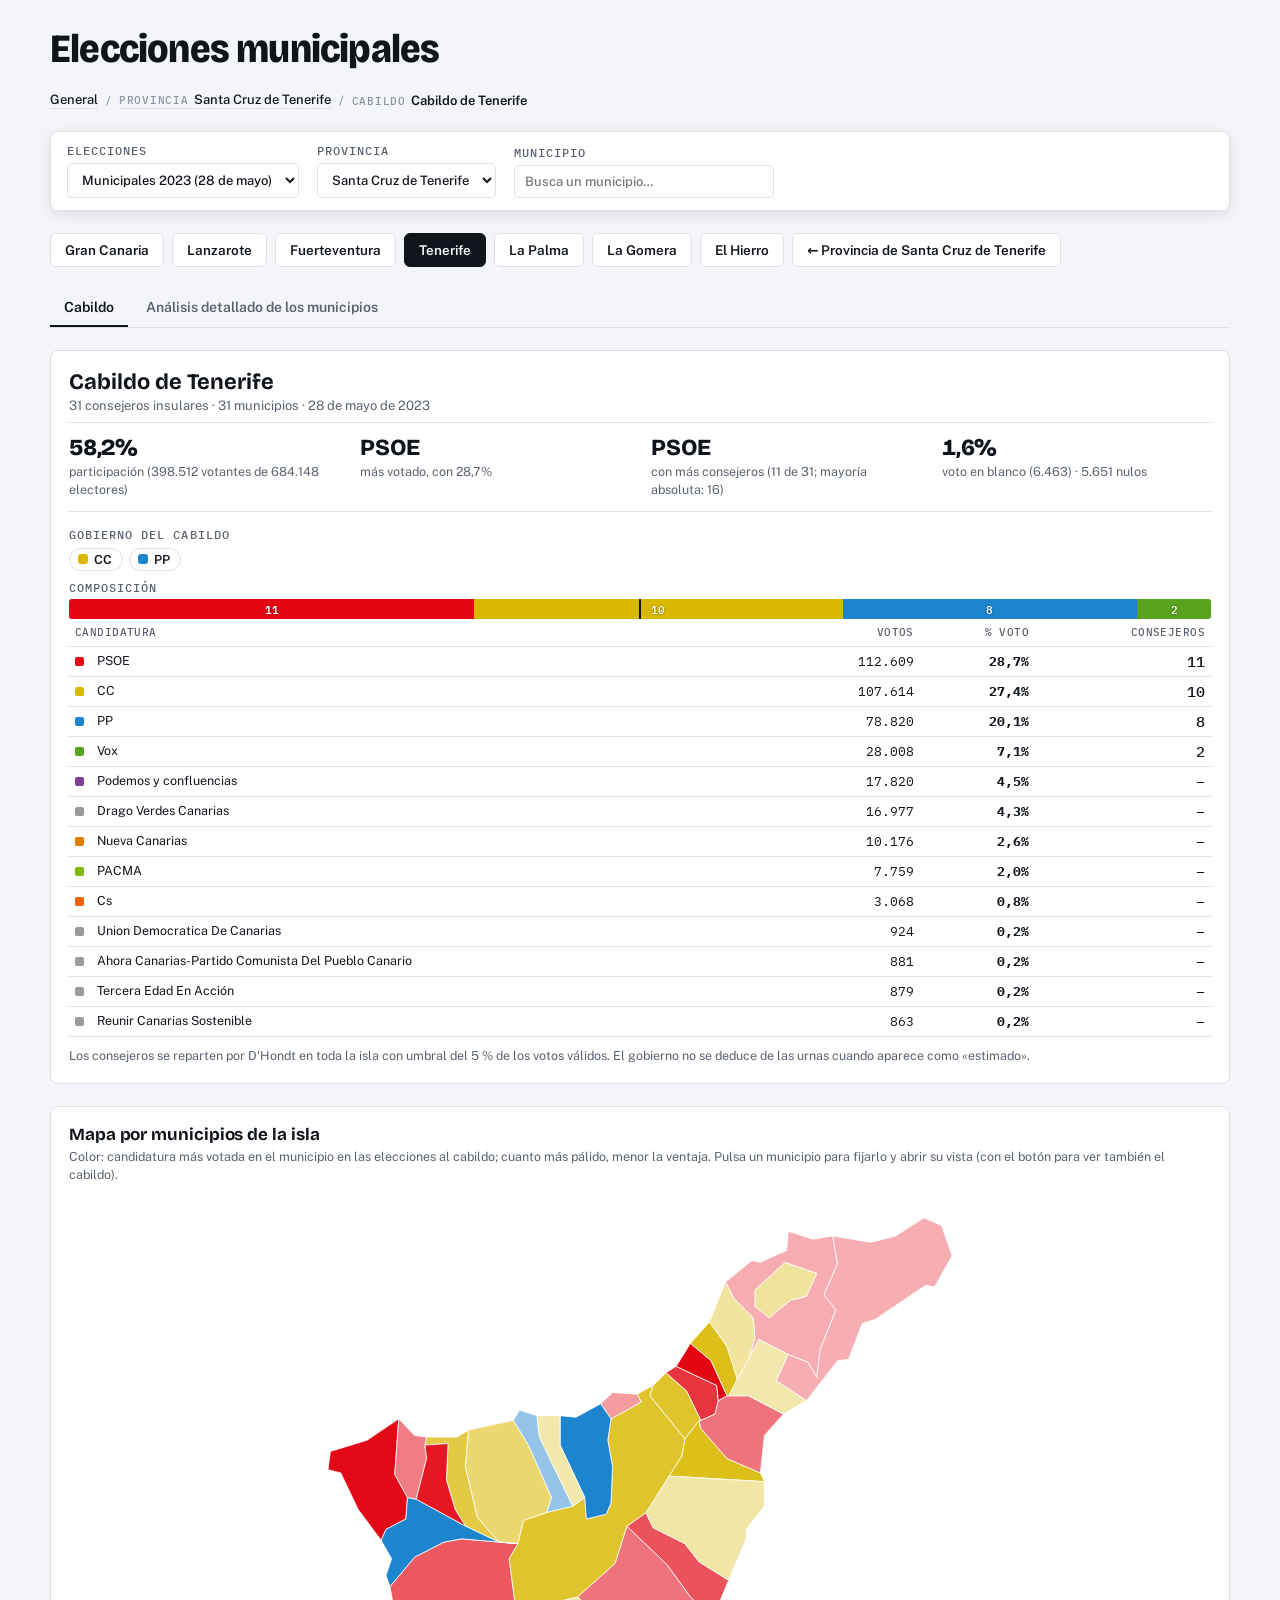
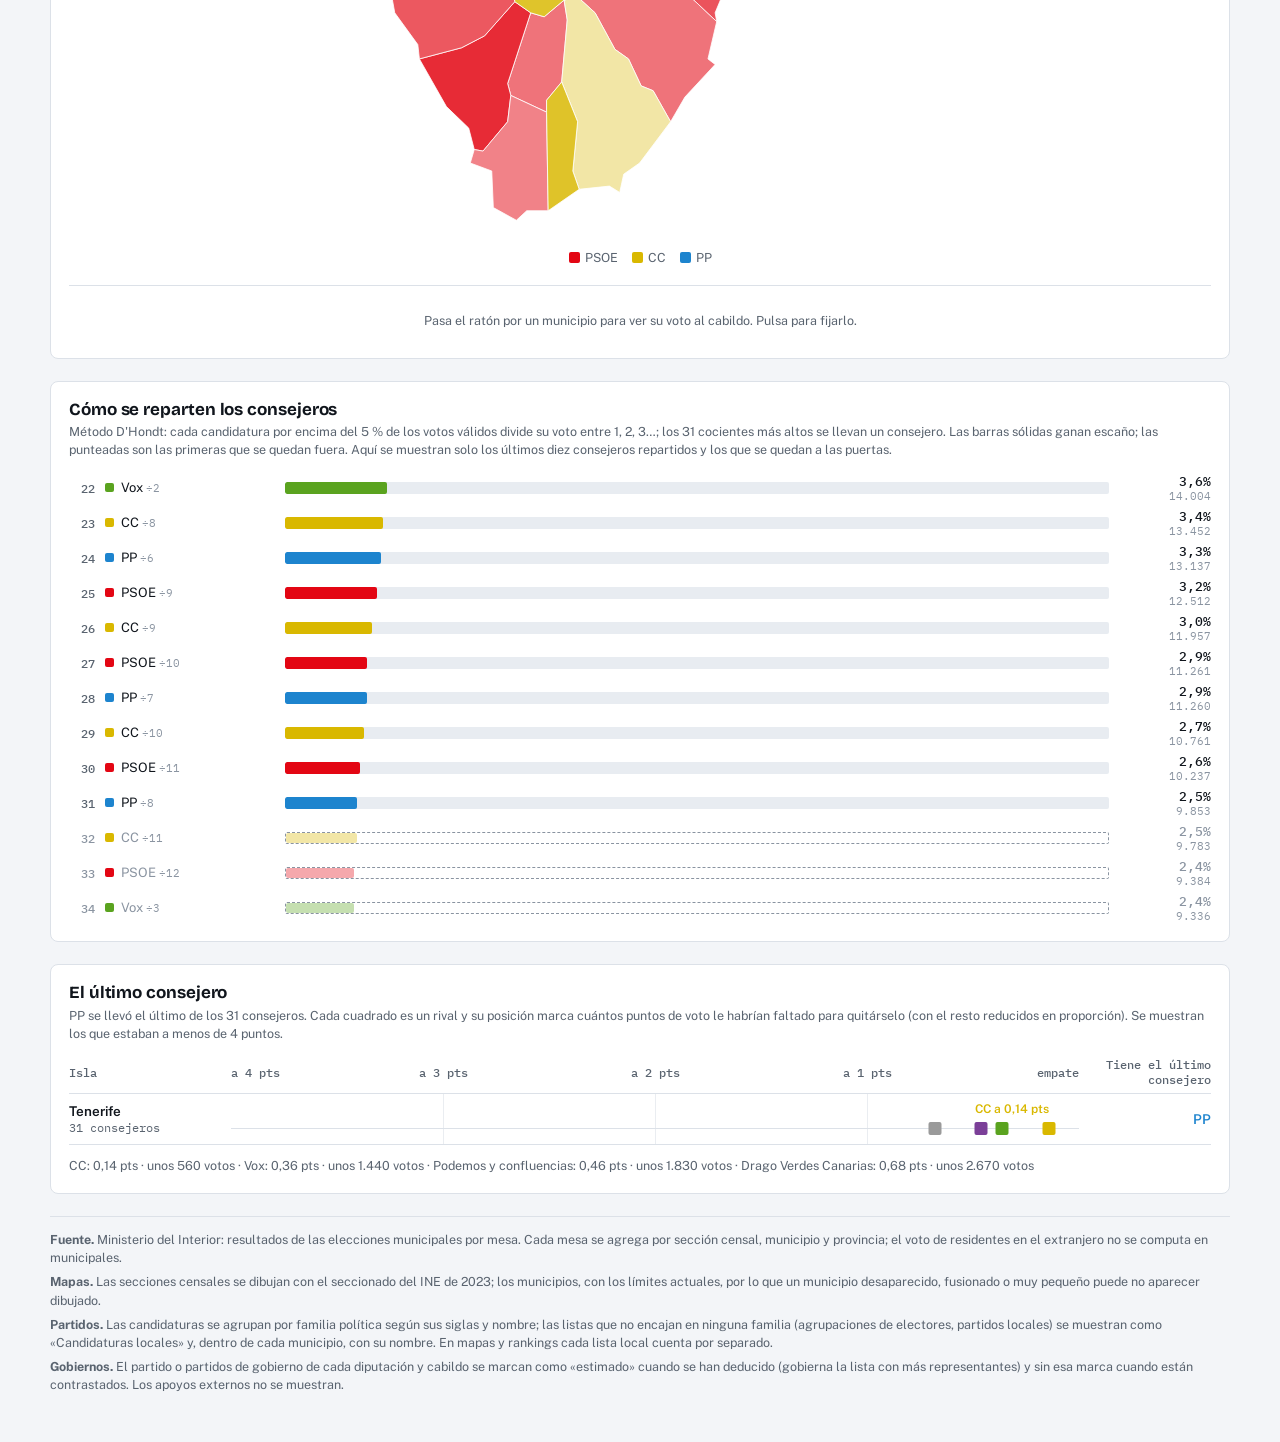
==== commit 14b69e38: "Add council seat analysis and election data Co-authored-by: Copilot App <223556219+Copilot@users.nor" ====
--- a/cabildo.html
+++ b/cabildo.html
@@ -37,14 +37,14 @@
 const IID = (() => { let i = Q.get('i') || '38-4'; return /^3[58]-\d$/.test(i) ? i : '38-4' })();
 const PID = IID.slice(0, 2);
 let P, PD, C, MUNJ, M = [], SORT = { k: 'censo', d: -1 }, PBS;
-const THR = 0.05;
+const CTHR = 0.05;
 function head() {
   const prov = G.prov[G.pi[PID]];
   crumbs([{ t: 'General', h: href('index.html') }, { l: 'Provincia', t: prov.n, h: hProv(PID) }, { l: 'Cabildo', t: 'Cabildo de ' + ISLN[IID] }]);
   $('#sw').innerHTML = Object.keys(ISLN).map(i => `<a href="${hCab(i)}" class="${i === IID ? 'on' : ''}">${ISLN[i]}</a>`).join('') + `<a href="${hProv(PID)}">← Provincia de ${esc(prov.n)}</a>`;
 }
 function main() {
-  const E = ents(C[6], C[7]), seats = C[2], A = analyzeE(E, C[4], seats, THR), valid = A.valid, g = govOf('c' + IID), SL = seatList(E);
+  const E = ents(C[6], C[7]), seats = C[2], A = analyzeE(E, C[4], seats, CTHR), valid = A.valid, g = govOf('c' + IID), SL = seatList(E);
   const vt = valid + C[5], w = win(E, C[4], 'v');
   $('#pd').innerHTML = `<h3>Cabildo de ${esc(ISLN[IID])}</h3><div class="meta">${seats} consejeros insulares · ${M.length} municipios · ${esc(G.date)}</div>
   <div class="kpis k4"><div><b>${fmt(vt / C[3])}</b><span>participación (${nf(vt)} votantes de ${nf(C[3])} electores)</span></div>
@@ -59,7 +59,7 @@
   $('#dhc').innerHTML = `<h2>Cómo se reparten los consejeros</h2><p class="note">Método D'Hondt: cada candidatura por encima del 5 % de los votos válidos divide su voto entre 1, 2, 3…; los ${seats} cocientes más altos se llevan un consejero. Las barras sólidas ganan escaño; las punteadas son las primeras que se quedan fuera.${seats > 12 ? ' Aquí se muestran solo los últimos diez consejeros repartidos y los que se quedan a las puertas.' : ''}</p>
   <div class="qs">${qshow.map(q => `<div class="qr ${q.won ? 'won' : 'out'}"><span class="qn">${q.n}</span><span class="qp">${wnE(A.L[q.k])} <small>÷${q.d}</small></span><span class="qb"><i style="width:${q.q / qmax * 100}%;background:${pcol(A.L[q.k].i)}"></i></span><span class="qv">${fmt(q.q)}<small>${nf(Math.round(q.q * valid))}</small></span></div>`).join('')}</div>`;
   const MAXG = 4, fm = x => x.toFixed(2).replace('.', ','), xx = x => (1 - Math.min(x, MAXG) / MAXG) * 100;
-  const h = A.lastW.k, gaps = []; A.L.forEach((e, j) => { if (j === h) return; const nd = needShare(A.row, j, seats, A.es[j] + 1, THR); if (nd !== null) gaps.push([j, (nd - A.row[j]) * 100, (nd - A.row[j]) * valid]) }); gaps.sort((a, b) => a[1] - b[1]);
+  const h = A.lastW.k, gaps = []; A.L.forEach((e, j) => { if (j === h) return; const nd = needShare(A.row, j, seats, A.es[j] + 1, CTHR); if (nd !== null) gaps.push([j, (nd - A.row[j]) * 100, (nd - A.row[j]) * valid]) }); gaps.sort((a, b) => a[1] - b[1]);
   const near = gaps.filter(x => x[1] <= MAXG).slice(0, 4), ln = j => A.L[j];
   $('#lsn').textContent = `${en(ln(h))} se llevó el último de los ${seats} consejeros. Cada cuadrado es un rival y su posición marca cuántos puntos de voto le habrían faltado para quitárselo (con el resto reducidos en proporción). Se muestran los que estaban a menos de ${MAXG} puntos.`;
   const ticks = [4, 3, 2, 1, 0].map(v => `<span class="${v % 2 ? 'o' : ''}" style="left:${(1 - v / MAXG) * 100}%">${v === 0 ? 'empate' : 'a ' + v + ' pts'}</span>`).join('');
--- a/css/style.css
+++ b/css/style.css
@@ -462,3 +462,7 @@
 .rows{display:grid;grid-template-columns:1fr;gap:14px 36px}
 @media (min-width:760px){.rows{grid-template-columns:repeat(2,minmax(0,1fr))}}
 @media (min-width:1180px){.rows{grid-template-columns:repeat(3,minmax(0,1fr))}}
+
+.zbtn{position:absolute;top:8px;right:8px;z-index:5;font:inherit;font-size:12px;padding:5px 10px;border-radius:8px;border:1px solid var(--rule);background:var(--surface);color:var(--ink);cursor:pointer;box-shadow:0 1px 4px rgba(0,0,0,.15)}
+.zbtn:hover{background:var(--bg)}
+svg.natmap.panning,svg.pmap.panning{cursor:grabbing}
